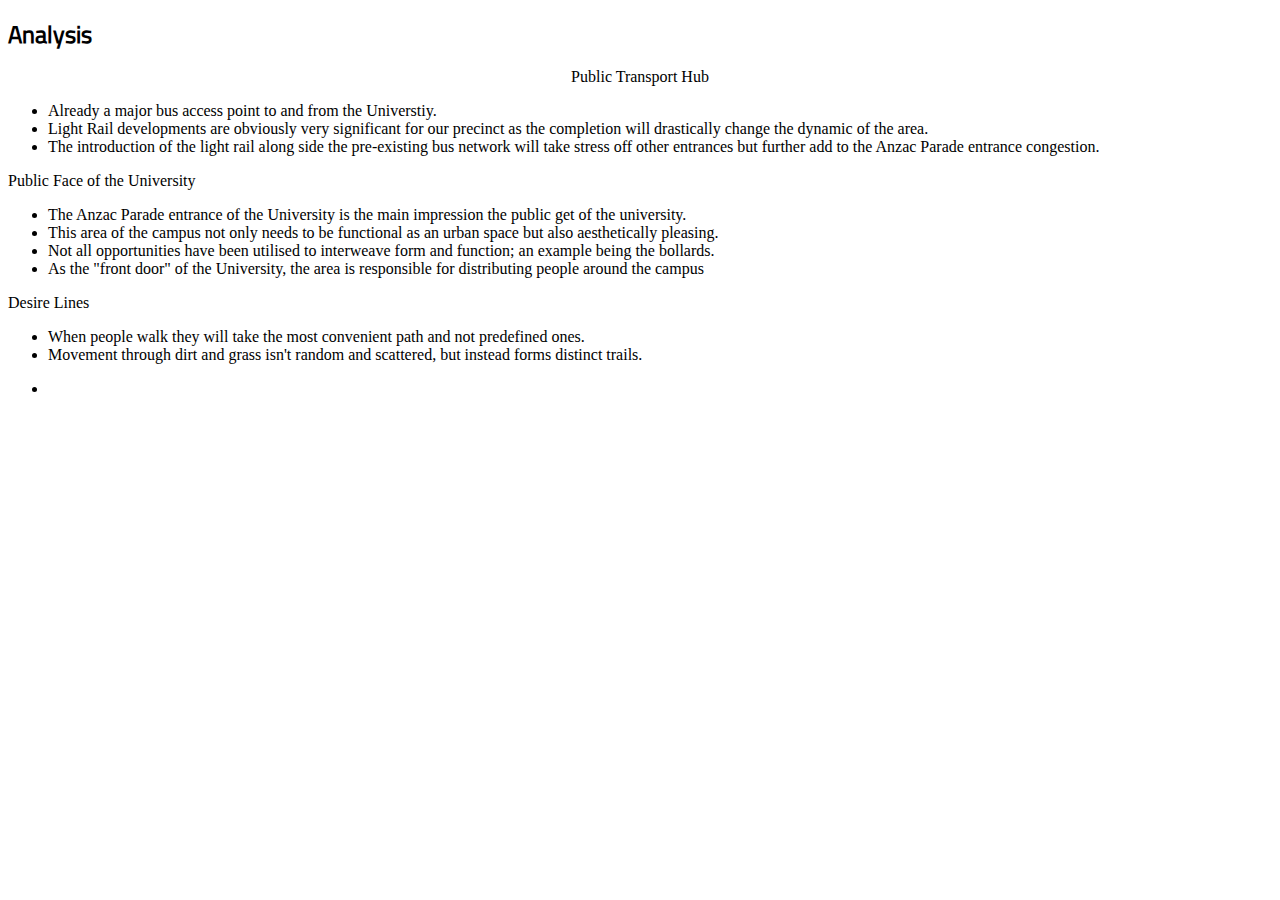
==== analysis.html @ 3fd1753b "First analysis version" ====
<!DOCTYPE html>
<html>

<head>
<link rel="stylesheet" type="text/css" href="style.css">

<link href='https://fonts.googleapis.com/css?family=Raleway:thin' rel='stylesheet' type='text/css'>
  
<title>Analysis</title>
</head>

<body>

<h1>Analysis</h1>

<p>

Public Transport Hub
<ul>
	<li>Already a major bus access point to and from the Universtiy.</li>
	<li>Light Rail developments are obviously very significant for our precinct as the completion will drastically change the dynamic of the area.</li>
	<li>The introduction of the light rail along side the pre-existing bus network will take stress off other entrances but further add to the Anzac Parade entrance congestion.</li>
</ul>

Public Face of the University
<ul>
	<li>The Anzac Parade entrance of the University is the main impression the public get of the university.</li>
	<li>This area of the campus not only needs to be functional as an urban space but also aesthetically pleasing. </li>
	<li>Not all opportunities have been utilised to interweave form and function; an example being the bollards. </li>
	<li>As the "front door" of the University, the area is responsible for distributing people around the campus</li>
</ul>

Desire Lines
<ul>
	<li>When people walk they will take the most convenient path and not predefined ones.</li>
	<li>Movement through dirt and grass isn't random and scattered, but instead forms distinct trails.</li>
	<li>



</p>


</body>
</html>
---- style.css ----
.Map {
	position: absolute;
	width: 100%;
	height: 100%;
	left: 0px;
	top: 0px;
	display: none;
}

#Base {
	position: absolute;
	width: 100%;
	height: 100%;
	left: 0px;
	top: 0px;
	display: Block;
}

input {
    background: #BBBBBB;
    /* border: None; */
    margin: 10;
    padding: 6;
    color: #FFFFFF;
	font-family: 'Titillium', arial, serif;
	font-size: 18px;
}

input:hover {
	background-color: #999999;
}

@font-face {
    font-family: 'Titillium';
    src: url(TitilliumWeb-Regular.ttf) format("truetype");
}

centre {
	text-align: center;
}

#buttonConstruction {
	top: 0px;
}

#buttonEdges {
	top: 50px;
}

#buttonPaths {
	top: 100px;
}

#buttonZone {
	top: 550px;
}

#buttonBikes {
	top: 150px;
}

#buttonBuses {
	top: 250px;
}

#buttonStalls {
	top: 500px;
}

#buttonTrees {
	top: 450px;
}

#buttonStanding {
	top: 200px;
}

#buttonAmenities {
	top: 400px;
}

#buttonTopography {
	top: 300px;
}

#buttonLightRail {
	top: 350px;
}

#Base {
	z-index: 10;
}

#Construction {
	z-index: 20;
}

#Edges {
	z-index: 30;
}

#Paths {
	z-index: 40;
}

#Zone {
	z-index: 15;
}

#Bikes {
	z-index: 60;
}

#Buses {
	z-index: 70;
}

#Stalls {
	z-index: 80;
}

#Trees {
	z-index: 90;
}

#Standing {
	z-index: 100;
}

#Amenities {
	z-index: 110;
}

#Topography {
	z-index: 18;
}

#LightRail {
	z-index: 120;
}

input {
	position: absolute;
	top: 0px;
	left: 0px;
	z-index: 200;
}

h1 {
	font-family: 'Titillium', arial, serif;
	font-size: 150%;
}	

p {
	text-align: center;
}

.menu {
	float:right;
	display:block;
	text-align: center;
	padding:14px 16px;
	text-decoration: none;
	font-size: 20px;
	background-color: #FFFFFF;
	position: fixed;
	color: #FFFFFF;
	right: 0px;
	z-index: 1000;
	font-family: 'Titillium', arial, serif;
	font-size: 18px;
}

.menu a {
	float:left;
	display:block;
	text-align: center;
	padding:14px 16px;
	text-decoration: none;
	font-size: 20px;
	color: #333333;
}

.menu a:hover {
	background-color: #001f3f;
	color: #DDDDDD;
}

#unswnetwork {
	height: 100%;
}

.float-left-area  {
	width: 70%;
	float: left;
}

.float-right-area {
	width: 30%;
	float: left;
	background-color: #000000;
	color: #FFFFFF;
}
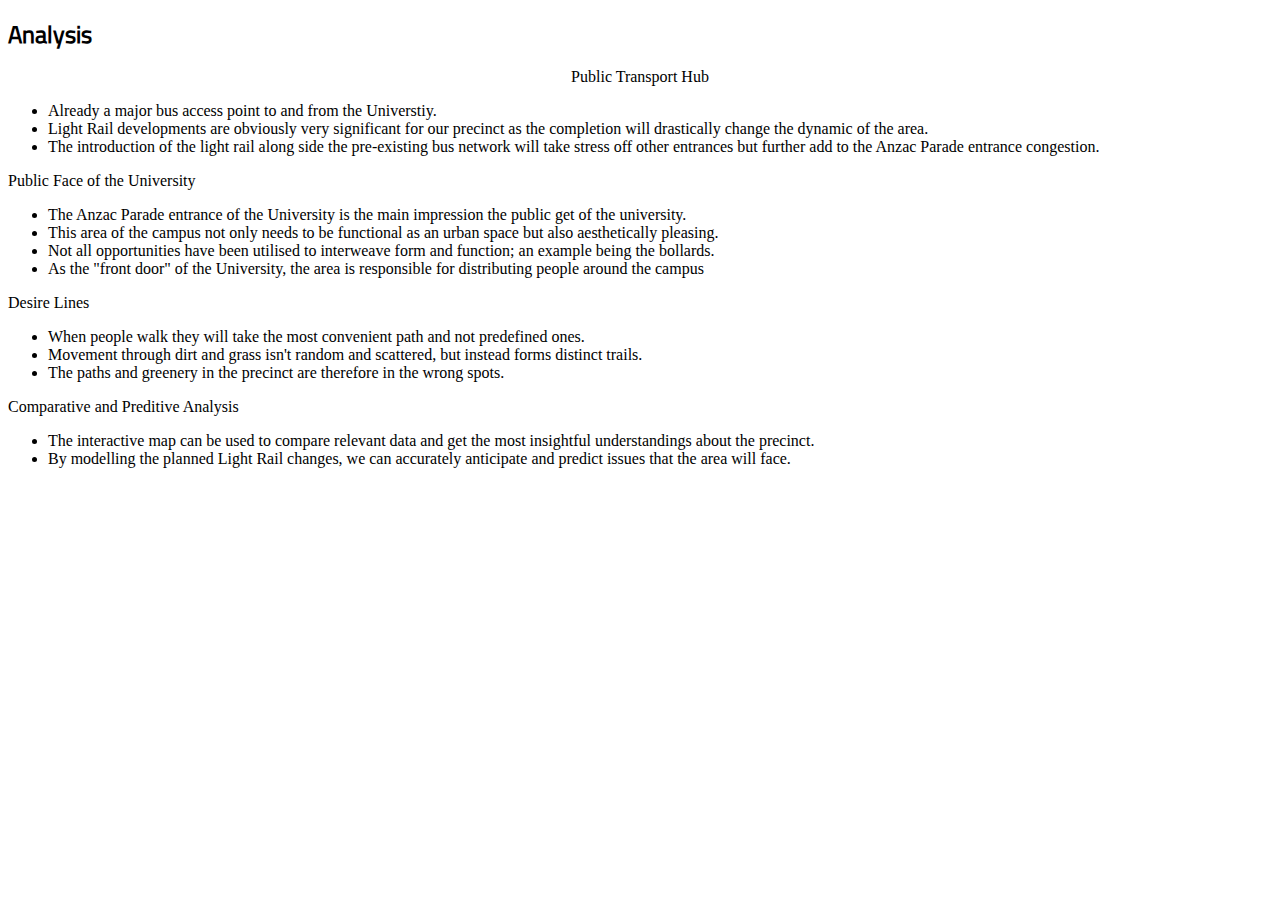
==== commit 171fd9ef: "Added some more to analysis" ====
--- a/analysis.html
+++ b/analysis.html
@@ -34,8 +34,13 @@
 <ul>
 	<li>When people walk they will take the most convenient path and not predefined ones.</li>
 	<li>Movement through dirt and grass isn't random and scattered, but instead forms distinct trails.</li>
-	<li>
+	<li>The paths and greenery in the precinct are therefore in the wrong spots.</li>
+</ul>
 
+Comparative and Preditive Analysis
+<ul>
+	<li>The interactive map can be used to compare relevant data and get the most insightful understandings about the precinct.</li>
+	<li>By modelling the planned Light Rail changes, we can accurately anticipate and predict issues that the area will face.</li>
 
 
 </p>
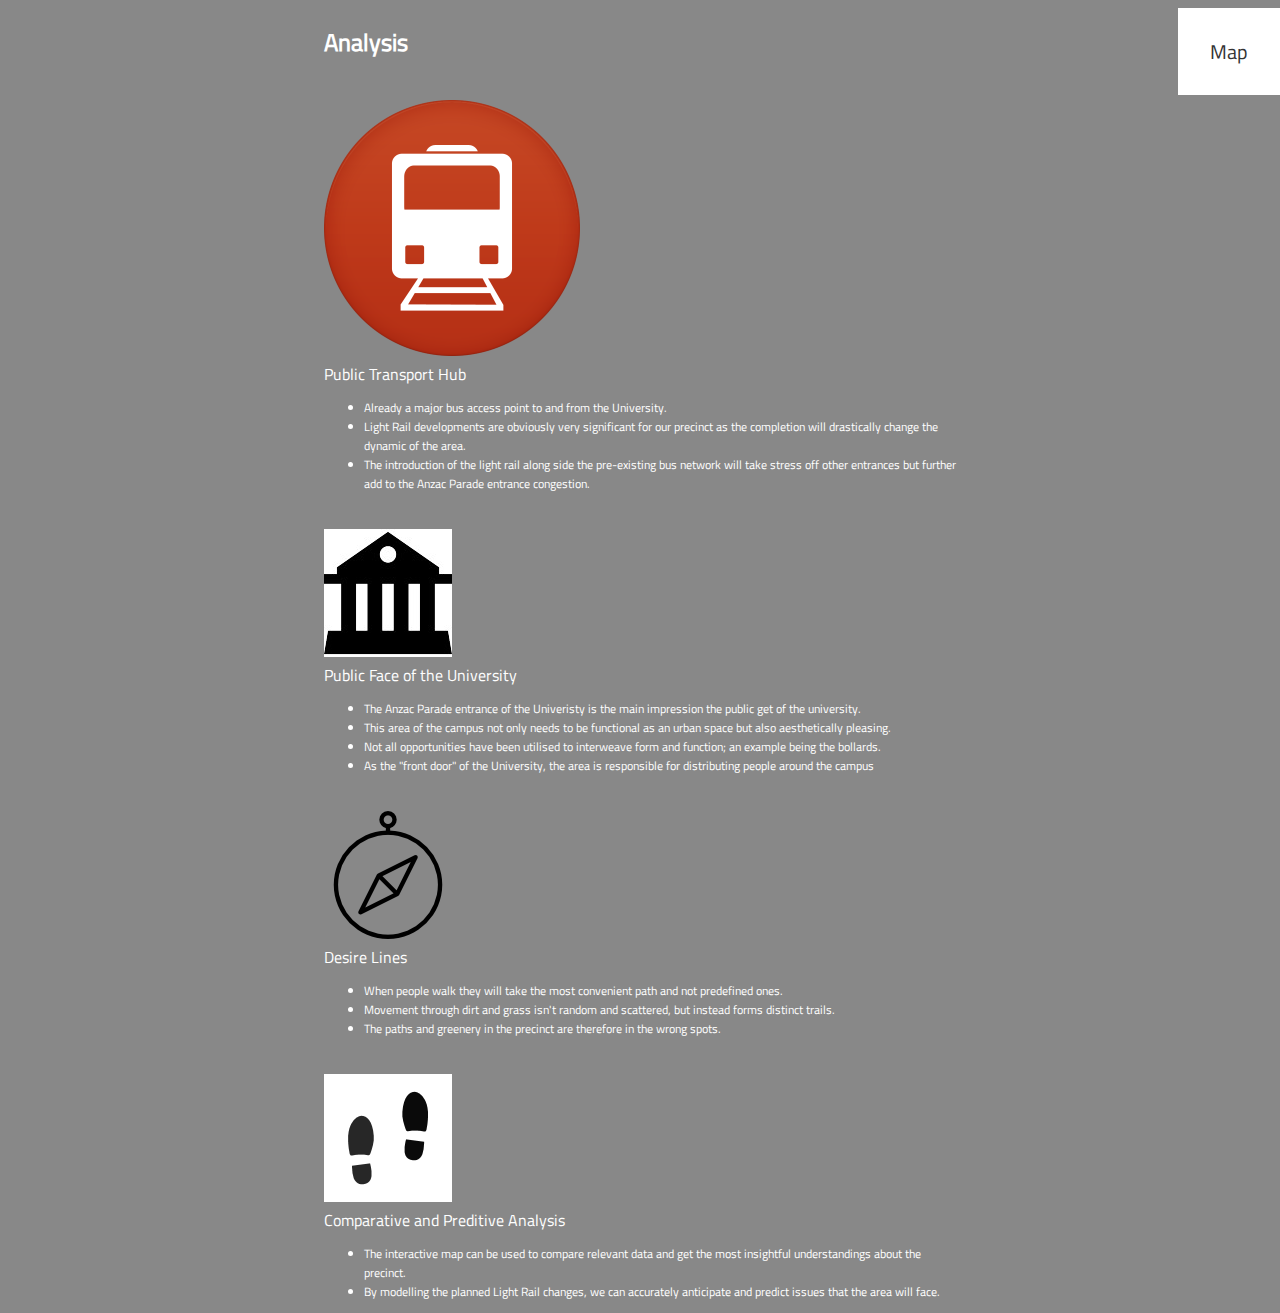
==== commit d525f527: "analysis file formatting" ====
--- a/analysis.html
+++ b/analysis.html
@@ -9,27 +9,39 @@
 <title>Analysis</title>
 </head>
 
-<body>
+<body class="analysis">
+
+<centreDiv>
+
+<div class="menu" id="myTopnav">
+<a href="mapAnalysis.html">Map</a>
+</div>
 
 <h1>Analysis</h1>
-
-<p>
-
+<br>
+<img src="images/icons/train.ico" alt="image missing">
+<br>
 Public Transport Hub
 <ul>
-	<li>Already a major bus access point to and from the Universtiy.</li>
+	<li>Already a major bus access point to and from the University.</li>
 	<li>Light Rail developments are obviously very significant for our precinct as the completion will drastically change the dynamic of the area.</li>
 	<li>The introduction of the light rail along side the pre-existing bus network will take stress off other entrances but further add to the Anzac Parade entrance congestion.</li>
 </ul>
 
+<br>
+<img src="images/icons/uni.jpg" alt="image missing">
+<br>
 Public Face of the University
 <ul>
-	<li>The Anzac Parade entrance of the University is the main impression the public get of the university.</li>
+	<li>The Anzac Parade entrance of the Univeristy is the main impression the public get of the university.</li>
 	<li>This area of the campus not only needs to be functional as an urban space but also aesthetically pleasing. </li>
 	<li>Not all opportunities have been utilised to interweave form and function; an example being the bollards. </li>
 	<li>As the "front door" of the University, the area is responsible for distributing people around the campus</li>
 </ul>
 
+<br>
+<img src="images/icons/compass.png" alt="image missing">
+<br>
 Desire Lines
 <ul>
 	<li>When people walk they will take the most convenient path and not predefined ones.</li>
@@ -37,14 +49,15 @@
 	<li>The paths and greenery in the precinct are therefore in the wrong spots.</li>
 </ul>
 
+<br>
+<img src="images/icons/path.png" alt="image missing">
+<br>
 Comparative and Preditive Analysis
 <ul>
 	<li>The interactive map can be used to compare relevant data and get the most insightful understandings about the precinct.</li>
 	<li>By modelling the planned Light Rail changes, we can accurately anticipate and predict issues that the area will face.</li>
 
 
-</p>
-
-
+</centreDiv>
 </body>
 </html>--- a/style.css
+++ b/style.css
@@ -153,6 +153,12 @@
 
 p {
 	text-align: center;
+}
+
+p.paragraph {
+	text-align: justify;
+	line-height: 1.4;
+	margin-left: 15%;
 }
 
 .menu {
@@ -190,9 +196,10 @@
 	height: 100%;
 }
 
-.float-left-area  {
-	width: 70%;
+centreDiv  {
+	width: 50%;
 	float: left;
+	margin-left: 25%;
 }
 
 .float-right-area {
@@ -201,3 +208,17 @@
 	background-color: #000000;
 	color: #FFFFFF;
 }
+
+body {
+	font-family: 'Titillium', arial, serif;
+}
+
+body.analysis {
+	background-color: #888888;
+	color: #FFFFFF;
+}
+
+ul {
+	font-family: 'Titillium', arial, serif;
+	font-size: 12px;
+}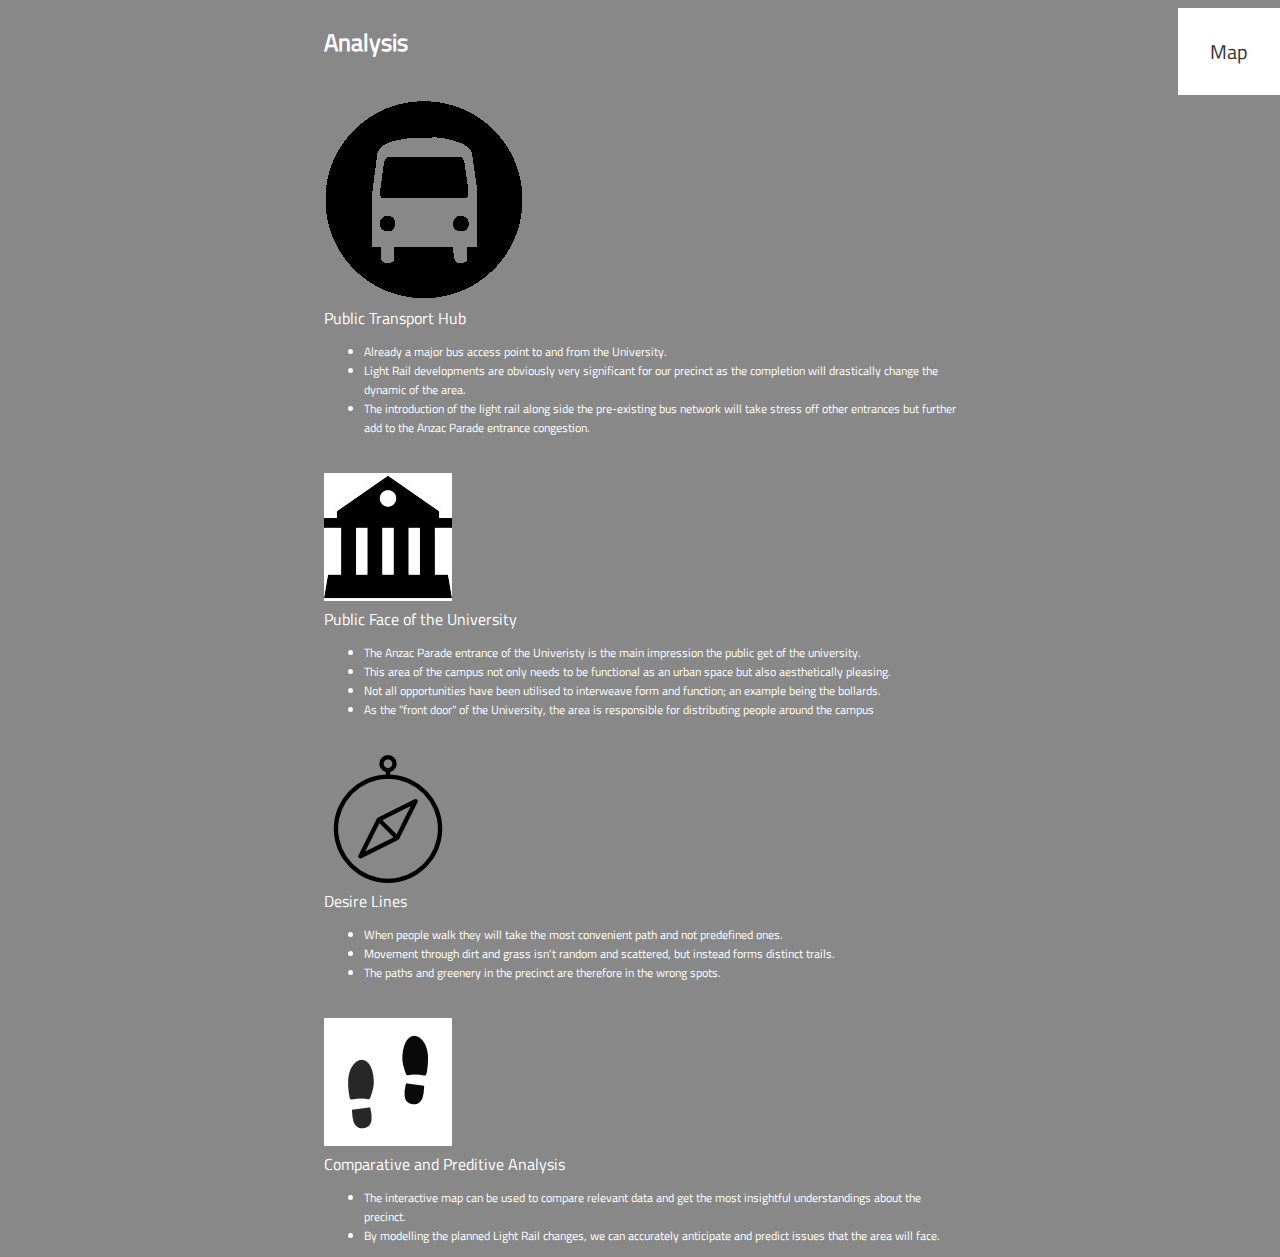
==== commit 7bda58f6: "Better icon hopefully" ====
--- a/analysis.html
+++ b/analysis.html
@@ -19,7 +19,7 @@
 
 <h1>Analysis</h1>
 <br>
-<img src="images/icons/train.ico" alt="image missing">
+<img src="images/icons/Bus.png" alt="image missing">
 <br>
 Public Transport Hub
 <ul>
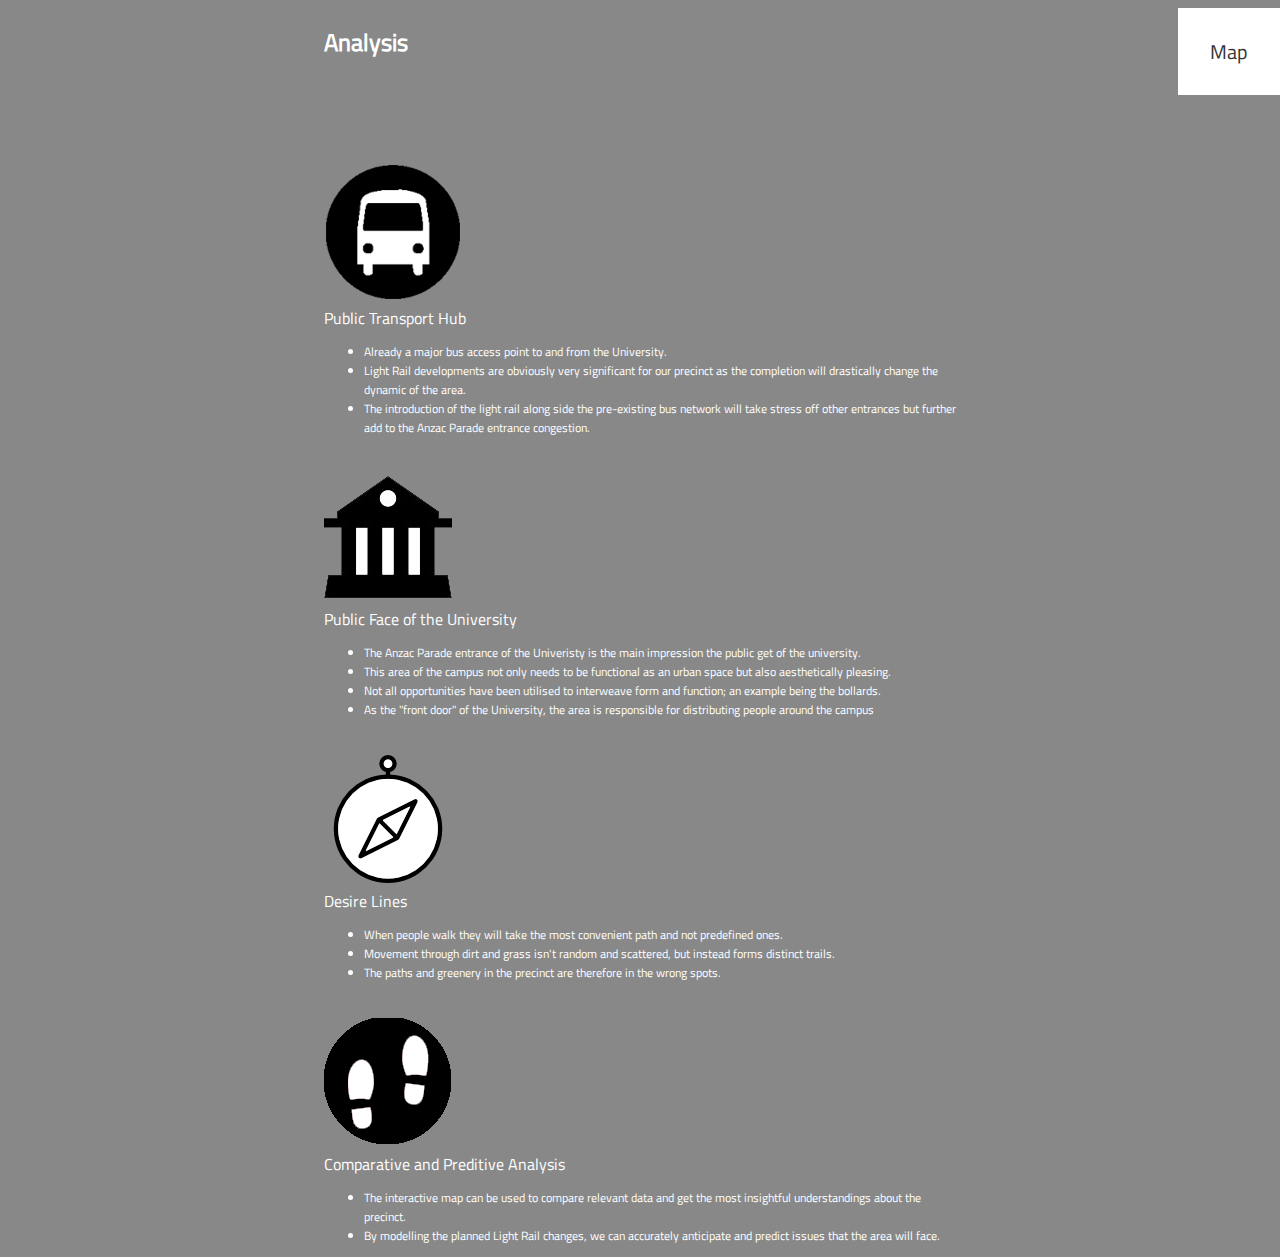
==== commit c68da2cb: "Icon update" ====
--- a/analysis.html
+++ b/analysis.html
@@ -29,7 +29,7 @@
 </ul>
 
 <br>
-<img src="images/icons/uni.jpg" alt="image missing">
+<img src="images/icons/uni.png" alt="image missing">
 <br>
 Public Face of the University
 <ul>
